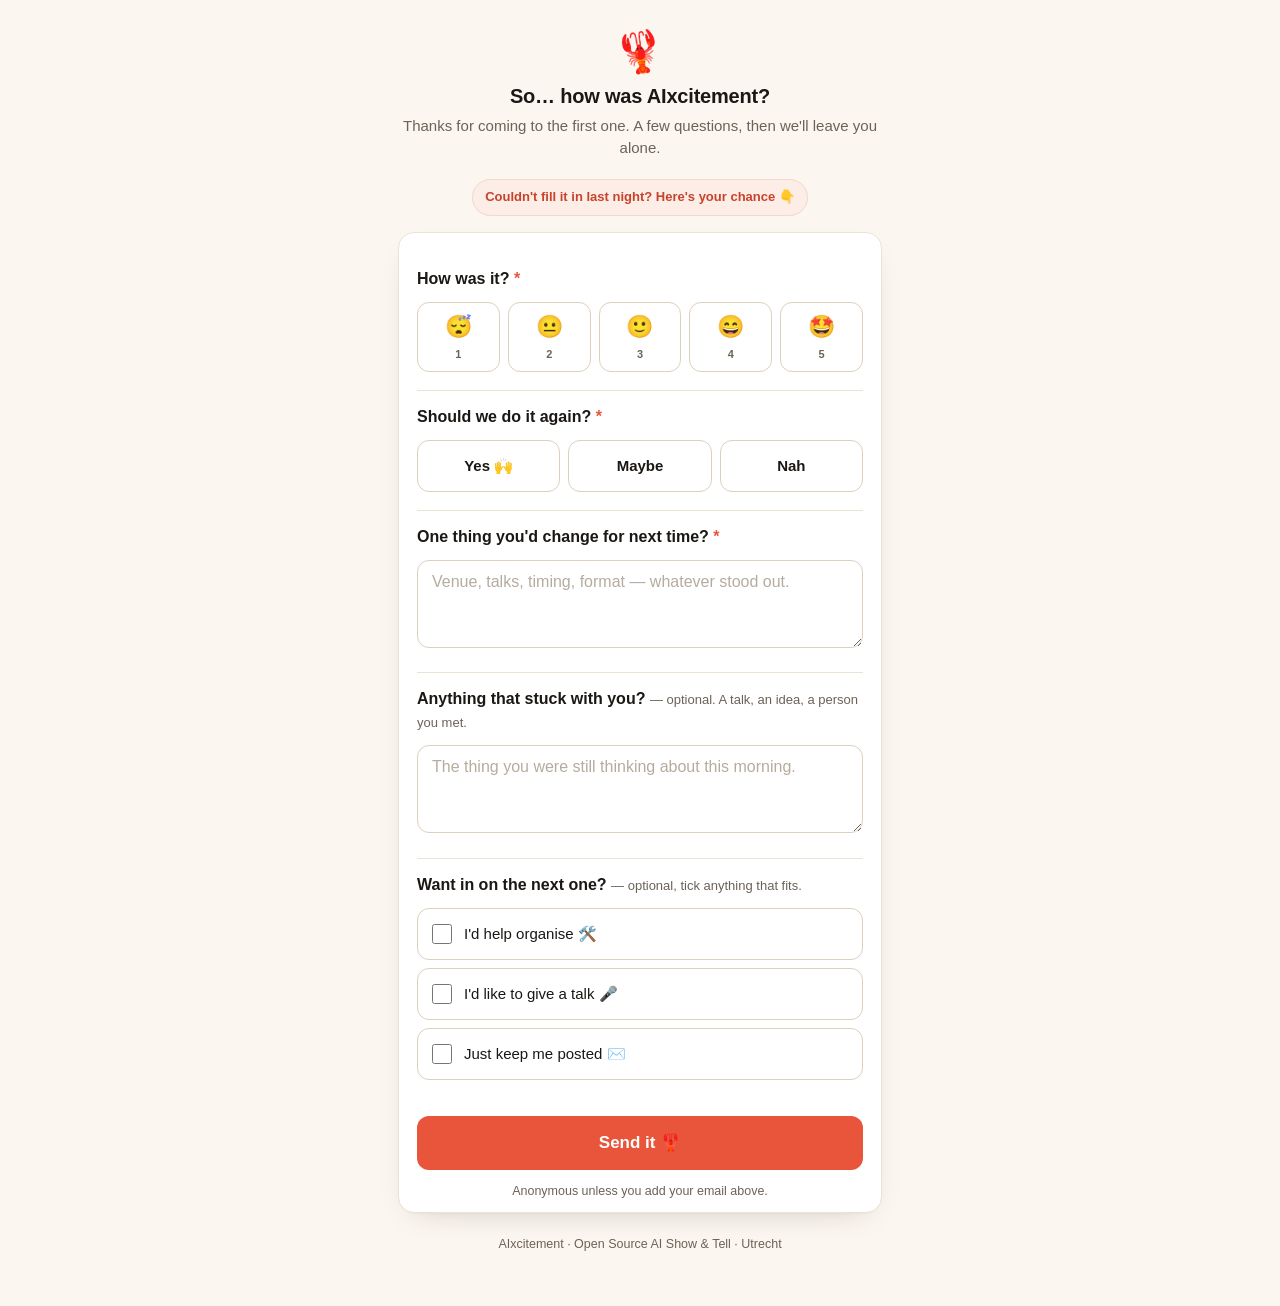
==== email.html @ 80ce7f47 "Add feedback survey HTML mockups (during-event + email) Warm café palette + lobster motif from the L" ====
<!DOCTYPE html>
<html lang="en">
<head>
  <meta charset="UTF-8" />
  <meta name="viewport" content="width=device-width, initial-scale=1.0" />
  <title>How was AIxcitement? 🦞</title>
  <link rel="stylesheet" href="styles.css" />
</head>
<body class="email-doc">
  <!--
    POST-EVENT EMAIL VARIANT
    Same five fields, past-tense framing, plus ONE extra open question
    ("anything that stuck with you?") since people have more time here.
    Same surface reused — do NOT make this a second form's worth of work.
    Note for Sam: real email clients strip <script>; the conditional email
    reveal degrades to "always visible, optional" when JS is unavailable.
  -->
  <span class="preheader">Two minutes? Tell us how the first AIxcitement landed.</span>

  <main class="wrap">
    <header class="brand">
      <span class="lobster">🦞</span>
      <h1>So… how was AIxcitement?</h1>
      <p>Thanks for coming to the first one. A few questions, then we'll leave you alone.</p>
    </header>

    <div class="ribbon">Couldn't fill it in last night? Here's your chance 👇</div>

    <form class="card" id="feedbackForm" onsubmit="return showThanks(event)">

      <!-- Q1 — overall rating (past tense) -->
      <div class="q">
        <label class="label">How was it? <span class="req">*</span></label>
        <div class="rating">
          <input type="radio" name="rating" id="r1" value="1" required />
          <label for="r1">😴<span class="n">1</span></label>
          <input type="radio" name="rating" id="r2" value="2" />
          <label for="r2">😐<span class="n">2</span></label>
          <input type="radio" name="rating" id="r3" value="3" />
          <label for="r3">🙂<span class="n">3</span></label>
          <input type="radio" name="rating" id="r4" value="4" />
          <label for="r4">😄<span class="n">4</span></label>
          <input type="radio" name="rating" id="r5" value="5" />
          <label for="r5">🤩<span class="n">5</span></label>
        </div>
      </div>

      <!-- Q2 — do it again -->
      <div class="q">
        <label class="label">Should we do it again? <span class="req">*</span></label>
        <div class="segmented">
          <input type="radio" name="again" id="a-yes" value="yes" required />
          <label for="a-yes">Yes 🙌</label>
          <input type="radio" name="again" id="a-maybe" value="maybe" />
          <label for="a-maybe">Maybe</label>
          <input type="radio" name="again" id="a-no" value="no" />
          <label for="a-no">Nah</label>
        </div>
      </div>

      <!-- Q3 — one thing to change -->
      <div class="q">
        <label class="label" for="change">
          One thing you'd change for next time? <span class="req">*</span>
        </label>
        <textarea id="change" name="change" required
          placeholder="Venue, talks, timing, format — whatever stood out."></textarea>
      </div>

      <!-- EXTRA Q (email only) — the "more time" question -->
      <div class="q">
        <label class="label" for="stuck">
          Anything that stuck with you?
          <span class="hint">— optional. A talk, an idea, a person you met.</span>
        </label>
        <textarea id="stuck" name="stuck"
          placeholder="The thing you were still thinking about this morning."></textarea>
      </div>

      <!-- Q4 — opt-in help (optional) -->
      <div class="q">
        <label class="label">
          Want in on the next one?
          <span class="hint">— optional, tick anything that fits.</span>
        </label>
        <div class="checks">
          <label class="check">
            <input type="checkbox" name="help" value="organise" onchange="toggleEmail()" />
            I'd help organise 🛠️
          </label>
          <label class="check">
            <input type="checkbox" name="help" value="speak" onchange="toggleEmail()" />
            I'd like to give a talk 🎤
          </label>
          <label class="check">
            <input type="checkbox" name="help" value="updates" onchange="toggleEmail()" />
            Just keep me posted ✉️
          </label>
        </div>

        <div class="email-row" id="emailRow">
          <input type="email" name="email" id="email"
            placeholder="your@email.com — so we can reach you" />
        </div>
      </div>

      <div class="submit-zone">
        <button type="submit" class="submit">Send it 🦞</button>
        <p class="privacy">Anonymous unless you add your email above.</p>
      </div>
    </form>

    <section class="thanks hidden" id="thanks">
      <span class="lobster">🦞</span>
      <h2>You're a legend.</h2>
      <p>Thanks — see you at the next AIxcitement.</p>
    </section>

    <p class="foot">AIxcitement · Open Source AI Show &amp; Tell · Utrecht</p>
  </main>

  <script>
    function toggleEmail() {
      var any = document.querySelectorAll('input[name="help"]:checked').length > 0;
      var row = document.getElementById('emailRow');
      var email = document.getElementById('email');
      row.classList.toggle('show', any);
      email.required = any;
      if (!any) email.value = '';
    }
    function showThanks(e) {
      e.preventDefault();
      document.getElementById('feedbackForm').classList.add('hidden');
      document.getElementById('thanks').classList.remove('hidden');
      window.scrollTo({ top: 0, behavior: 'smooth' });
      return false;
    }
  </script>
</body>
</html>
---- styles.css ----
/* =========================================================================
   AIxcitement — Feedback survey mockups
   Design tokens + shared styles for during-event + email variants.

   Design intent (Lin):
   - Warm café tone matching the Luma event page. Cream paper, black ink,
     one warm "lobster" coral accent. Clean white card on a warm ground.
   - Grassroots / "spit and duct tape welcome" energy — friendly, a little
     playful, never corporate. Lobster 🦞 is the recognisable motif.
   - Phone-first, single screen, sub-30-second completion. Big tap targets.
   ========================================================================= */

:root {
  /* --- Palette (warm café) --- */
  --paper:        #FBF6EF;   /* warm cream page background            */
  --card:         #FFFFFF;   /* clean white form card                */
  --ink:          #1A1714;   /* near-black warm type                 */
  --ink-soft:     #6B6258;   /* muted secondary text                 */
  --line:         #ECE3D7;   /* hairline borders on cream            */
  --line-strong:  #DCD0BF;

  /* Lobster coral — the single accent. Used for selection + primary CTA. */
  --coral:        #E8553A;
  --coral-deep:   #C8432B;   /* hover / pressed                      */
  --coral-tint:   #FCEDE7;   /* selected-state fill                  */

  /* Feedback */
  --good:         #2E7D5B;

  /* --- Type --- */
  --font: "Söhne", "Inter", -apple-system, BlinkMacSystemFont, "Segoe UI",
          Roboto, Helvetica, Arial, sans-serif;

  /* --- Geometry --- */
  --radius:       16px;
  --radius-sm:    12px;
  --tap:          52px;      /* minimum comfortable tap target       */
  --maxw:         460px;
}

* { box-sizing: border-box; }

html, body {
  margin: 0;
  padding: 0;
  background: var(--paper);
  color: var(--ink);
  font-family: var(--font);
  -webkit-font-smoothing: antialiased;
  line-height: 1.45;
}

.wrap {
  max-width: var(--maxw);
  margin: 0 auto;
  padding: 24px 18px 40px;
}

/* ---- Header / brand ---- */
.brand {
  text-align: center;
  margin: 8px 0 20px;
}
.brand .lobster {
  font-size: 40px;
  line-height: 1;
  display: inline-block;
  transform: rotate(-8deg);
}
.brand h1 {
  font-size: 22px;
  font-weight: 700;
  letter-spacing: -0.01em;
  margin: 10px 0 4px;
}
.brand p {
  margin: 0;
  color: var(--ink-soft);
  font-size: 15px;
}

/* ---- Card ---- */
.card {
  background: var(--card);
  border: 1px solid var(--line);
  border-radius: var(--radius);
  padding: 20px 18px 8px;
  box-shadow: 0 1px 0 rgba(26,23,20,0.02), 0 12px 30px -18px rgba(26,23,20,0.25);
}

/* ---- Question block ---- */
.q { padding: 14px 0 18px; border-top: 1px solid var(--line); }
.q:first-of-type { border-top: 0; }
.q .label {
  display: block;
  font-size: 16px;
  font-weight: 600;
  margin-bottom: 12px;
}
.q .hint {
  font-weight: 400;
  color: var(--ink-soft);
  font-size: 13px;
}
.req { color: var(--coral); font-weight: 700; }

/* ---- Rating (emoji scale 1–5) ---- */
.rating {
  display: grid;
  grid-template-columns: repeat(5, 1fr);
  gap: 8px;
}
.rating input { position: absolute; opacity: 0; pointer-events: none; }
.rating label {
  display: flex;
  flex-direction: column;
  align-items: center;
  justify-content: center;
  gap: 4px;
  min-height: var(--tap);
  padding: 8px 0;
  border: 1px solid var(--line-strong);
  border-radius: var(--radius-sm);
  cursor: pointer;
  font-size: 22px;
  background: #fff;
  transition: transform .08s ease, border-color .12s ease, background .12s ease;
}
.rating label .n { font-size: 11px; color: var(--ink-soft); font-weight: 600; }
.rating label:active { transform: scale(0.96); }
.rating input:checked + label {
  border-color: var(--coral);
  background: var(--coral-tint);
  box-shadow: inset 0 0 0 1px var(--coral);
}

/* ---- Segmented choice (Yes / Maybe / No) ---- */
.segmented {
  display: grid;
  grid-template-columns: repeat(3, 1fr);
  gap: 8px;
}
.segmented input { position: absolute; opacity: 0; pointer-events: none; }
.segmented label {
  display: flex;
  align-items: center;
  justify-content: center;
  gap: 6px;
  min-height: var(--tap);
  border: 1px solid var(--line-strong);
  border-radius: var(--radius-sm);
  cursor: pointer;
  font-weight: 600;
  font-size: 15px;
  background: #fff;
  transition: border-color .12s ease, background .12s ease;
}
.segmented label:active { transform: scale(0.98); }
.segmented input:checked + label {
  border-color: var(--coral);
  background: var(--coral-tint);
  box-shadow: inset 0 0 0 1px var(--coral);
}

/* ---- Open text ---- */
textarea {
  width: 100%;
  min-height: 88px;
  resize: vertical;
  font-family: inherit;
  font-size: 16px;        /* 16px avoids iOS zoom-on-focus */
  color: var(--ink);
  padding: 12px 14px;
  border: 1px solid var(--line-strong);
  border-radius: var(--radius-sm);
  background: #fff;
}
textarea::placeholder { color: #B5AC9F; }
textarea:focus, input[type="email"]:focus {
  outline: none;
  border-color: var(--coral);
  box-shadow: 0 0 0 3px var(--coral-tint);
}

/* ---- Checkboxes (opt-in help) ---- */
.checks { display: flex; flex-direction: column; gap: 8px; }
.check {
  display: flex;
  align-items: center;
  gap: 12px;
  min-height: var(--tap);
  padding: 0 14px;
  border: 1px solid var(--line-strong);
  border-radius: var(--radius-sm);
  cursor: pointer;
  font-size: 15px;
  font-weight: 500;
  background: #fff;
  transition: border-color .12s ease, background .12s ease;
}
.check input { width: 20px; height: 20px; accent-color: var(--coral); margin: 0; }
.check:has(input:checked) {
  border-color: var(--coral);
  background: var(--coral-tint);
}

/* ---- Conditional email reveal ---- */
.email-row {
  margin-top: 10px;
  max-height: 0;
  overflow: hidden;
  opacity: 0;
  transition: max-height .25s ease, opacity .2s ease, margin .2s ease;
}
.email-row.show { max-height: 120px; opacity: 1; margin-top: 12px; }
input[type="email"] {
  width: 100%;
  min-height: var(--tap);
  font-family: inherit;
  font-size: 16px;
  padding: 0 14px;
  border: 1px solid var(--line-strong);
  border-radius: var(--radius-sm);
  background: #fff;
  color: var(--ink);
}

/* ---- Submit ---- */
.submit-zone { padding: 8px 0 4px; }
button.submit {
  width: 100%;
  min-height: 54px;
  border: 0;
  border-radius: var(--radius-sm);
  background: var(--coral);
  color: #fff;
  font-family: inherit;
  font-size: 17px;
  font-weight: 700;
  cursor: pointer;
  transition: background .12s ease, transform .08s ease;
}
button.submit:hover { background: var(--coral-deep); }
button.submit:active { transform: translateY(1px); }
.privacy {
  text-align: center;
  color: var(--ink-soft);
  font-size: 12.5px;
  margin: 12px 0 0;
}

/* ---- Footer ---- */
.foot {
  text-align: center;
  color: var(--ink-soft);
  font-size: 12.5px;
  margin-top: 22px;
}

/* ---- Thank-you state ---- */
.thanks { text-align: center; padding: 28px 18px; }
.thanks .lobster { font-size: 52px; display: inline-block; transform: rotate(-8deg); }
.thanks h2 { font-size: 22px; margin: 14px 0 6px; }
.thanks p { color: var(--ink-soft); margin: 0; }
.hidden { display: none; }

/* =========================================================================
   Email variant tweaks (.email-doc) — rendered inside an email client,
   so: table-safe spacing, no sticky anything, past-tense framing,
   one extra open question. Slightly wider, lighter.
   ========================================================================= */
.email-doc .wrap { max-width: 520px; }
.email-doc .preheader { /* hidden inbox preview text */
  display: none; max-height: 0; overflow: hidden;
}
.email-doc .brand h1 { font-size: 20px; }
.email-doc .ribbon {
  background: var(--coral-tint);
  border: 1px solid #F3D6CC;
  color: var(--coral-deep);
  font-size: 13px;
  font-weight: 600;
  text-align: center;
  padding: 8px 12px;
  border-radius: 999px;
  margin: 0 auto 16px;
  max-width: max-content;
}
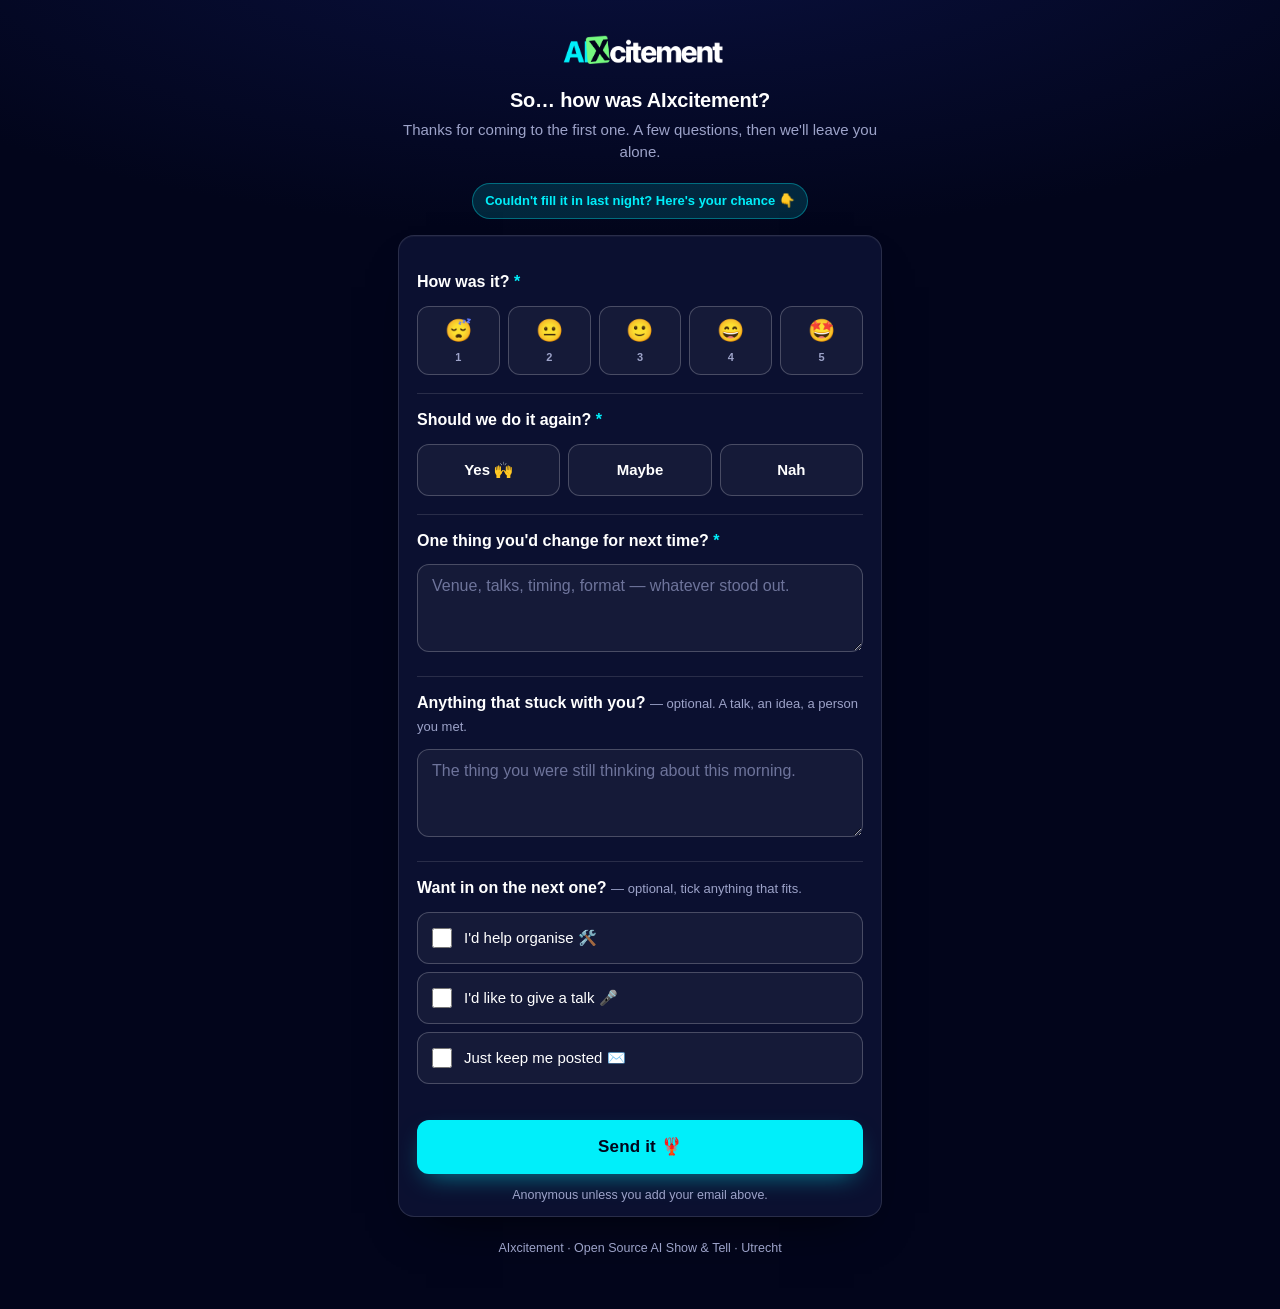
==== commit c7bf69a4: "Retheme to AIxcitement brand palette + add real logo Swap placeholder warm-café/lobster palette for " ====
--- a/email.html
+++ b/email.html
@@ -19,7 +19,7 @@
 
   <main class="wrap">
     <header class="brand">
-      <span class="lobster">🦞</span>
+      <img class="logo" src="assets/aixcitement-logo.png" alt="AIxcitement" />
       <h1>So… how was AIxcitement?</h1>
       <p>Thanks for coming to the first one. A few questions, then we'll leave you alone.</p>
     </header>
--- a/styles.css
+++ b/styles.css
@@ -3,29 +3,37 @@
    Design tokens + shared styles for during-event + email variants.
 
    Design intent (Lin):
-   - Warm café tone matching the Luma event page. Cream paper, black ink,
-     one warm "lobster" coral accent. Clean white card on a warm ground.
-   - Grassroots / "spit and duct tape welcome" energy — friendly, a little
-     playful, never corporate. Lobster 🦞 is the recognisable motif.
+   - Palette pulled straight from the AIxcitement logo + announcement page:
+     deep near-black navy ground, electric cyan + lime green accents, white
+     ink. Dark, high-energy, unmistakably "this event".
+   - Brand colours from the logo PNG: cyan #00EFFA ("AI"), lime #75F97F
+     (the X highlight), navy #02051B (the X / ground), white "citement".
+   - Cyan is the single interactive accent (selection + primary CTA).
+     Lime green is reserved for positive / success moments (thank-you).
    - Phone-first, single screen, sub-30-second completion. Big tap targets.
+   - Grassroots energy kept in the microcopy; a stray lobster 🦞 survives as
+     a wink, but the logo now carries the brand.
    ========================================================================= */
 
 :root {
-  /* --- Palette (warm café) --- */
-  --paper:        #FBF6EF;   /* warm cream page background            */
-  --card:         #FFFFFF;   /* clean white form card                */
-  --ink:          #1A1714;   /* near-black warm type                 */
-  --ink-soft:     #6B6258;   /* muted secondary text                 */
-  --line:         #ECE3D7;   /* hairline borders on cream            */
-  --line-strong:  #DCD0BF;
-
-  /* Lobster coral — the single accent. Used for selection + primary CTA. */
-  --coral:        #E8553A;
-  --coral-deep:   #C8432B;   /* hover / pressed                      */
-  --coral-tint:   #FCEDE7;   /* selected-state fill                  */
-
-  /* Feedback */
-  --good:         #2E7D5B;
+  /* --- Palette (dark / announcement page) --- */
+  --bg:           #02051B;   /* deep near-black navy ground            */
+  --bg-glow:      #0A1140;   /* subtle top glow                        */
+  --card:         #0B1030;   /* lifted form surface                    */
+  --surface:      rgba(255,255,255,0.045); /* inputs / unselected tiles */
+  --ink:          #FFFFFF;   /* primary white type                     */
+  --ink-soft:     #9DA3C9;   /* muted secondary text (cool grey)       */
+  --line:         rgba(255,255,255,0.12);  /* hairline borders         */
+  --line-strong:  rgba(255,255,255,0.22);
+
+  /* Electric cyan — the single interactive accent (selection + CTA). */
+  --cyan:         #00EFFA;
+  --cyan-deep:    #00C7D2;   /* hover / pressed                        */
+  --cyan-tint:    rgba(0,239,250,0.14);  /* selected-state fill        */
+
+  /* Lime green — positive / success only. */
+  --green:        #75F97F;
+  --green-tint:   rgba(117,249,127,0.14);
 
   /* --- Type --- */
   --font: "Söhne", "Inter", -apple-system, BlinkMacSystemFont, "Segoe UI",
@@ -34,7 +42,7 @@
   /* --- Geometry --- */
   --radius:       16px;
   --radius-sm:    12px;
-  --tap:          52px;      /* minimum comfortable tap target       */
+  --tap:          52px;      /* minimum comfortable tap target          */
   --maxw:         460px;
 }
 
@@ -43,7 +51,11 @@
 html, body {
   margin: 0;
   padding: 0;
-  background: var(--paper);
+  background: var(--bg);
+  /* faint cyan/navy glow behind the card, fading to flat navy */
+  background-image:
+    radial-gradient(120% 60% at 50% -10%, var(--bg-glow) 0%, var(--bg) 60%);
+  background-attachment: fixed;
   color: var(--ink);
   font-family: var(--font);
   -webkit-font-smoothing: antialiased;
@@ -61,17 +73,20 @@
   text-align: center;
   margin: 8px 0 20px;
 }
-.brand .lobster {
-  font-size: 40px;
-  line-height: 1;
-  display: inline-block;
-  transform: rotate(-8deg);
+.brand .logo {
+  display: block;
+  width: auto;
+  height: 38px;
+  max-width: 78%;
+  margin: 4px auto 16px;
+  object-fit: contain;
 }
 .brand h1 {
   font-size: 22px;
   font-weight: 700;
   letter-spacing: -0.01em;
   margin: 10px 0 4px;
+  color: var(--ink);
 }
 .brand p {
   margin: 0;
@@ -85,7 +100,9 @@
   border: 1px solid var(--line);
   border-radius: var(--radius);
   padding: 20px 18px 8px;
-  box-shadow: 0 1px 0 rgba(26,23,20,0.02), 0 12px 30px -18px rgba(26,23,20,0.25);
+  box-shadow:
+    0 1px 0 rgba(255,255,255,0.04) inset,
+    0 24px 50px -28px rgba(0,0,0,0.8);
 }
 
 /* ---- Question block ---- */
@@ -96,13 +113,14 @@
   font-size: 16px;
   font-weight: 600;
   margin-bottom: 12px;
+  color: var(--ink);
 }
 .q .hint {
   font-weight: 400;
   color: var(--ink-soft);
   font-size: 13px;
 }
-.req { color: var(--coral); font-weight: 700; }
+.req { color: var(--cyan); font-weight: 700; }
 
 /* ---- Rating (emoji scale 1–5) ---- */
 .rating {
@@ -123,16 +141,17 @@
   border-radius: var(--radius-sm);
   cursor: pointer;
   font-size: 22px;
-  background: #fff;
+  background: var(--surface);
   transition: transform .08s ease, border-color .12s ease, background .12s ease;
 }
 .rating label .n { font-size: 11px; color: var(--ink-soft); font-weight: 600; }
 .rating label:active { transform: scale(0.96); }
 .rating input:checked + label {
-  border-color: var(--coral);
-  background: var(--coral-tint);
-  box-shadow: inset 0 0 0 1px var(--coral);
-}
+  border-color: var(--cyan);
+  background: var(--cyan-tint);
+  box-shadow: inset 0 0 0 1px var(--cyan);
+}
+.rating input:checked + label .n { color: var(--cyan); }
 
 /* ---- Segmented choice (Yes / Maybe / No) ---- */
 .segmented {
@@ -152,14 +171,15 @@
   cursor: pointer;
   font-weight: 600;
   font-size: 15px;
-  background: #fff;
+  color: var(--ink);
+  background: var(--surface);
   transition: border-color .12s ease, background .12s ease;
 }
 .segmented label:active { transform: scale(0.98); }
 .segmented input:checked + label {
-  border-color: var(--coral);
-  background: var(--coral-tint);
-  box-shadow: inset 0 0 0 1px var(--coral);
+  border-color: var(--cyan);
+  background: var(--cyan-tint);
+  box-shadow: inset 0 0 0 1px var(--cyan);
 }
 
 /* ---- Open text ---- */
@@ -173,13 +193,13 @@
   padding: 12px 14px;
   border: 1px solid var(--line-strong);
   border-radius: var(--radius-sm);
-  background: #fff;
-}
-textarea::placeholder { color: #B5AC9F; }
+  background: var(--surface);
+}
+textarea::placeholder { color: #6E749B; }
 textarea:focus, input[type="email"]:focus {
   outline: none;
-  border-color: var(--coral);
-  box-shadow: 0 0 0 3px var(--coral-tint);
+  border-color: var(--cyan);
+  box-shadow: 0 0 0 3px var(--cyan-tint);
 }
 
 /* ---- Checkboxes (opt-in help) ---- */
@@ -195,13 +215,14 @@
   cursor: pointer;
   font-size: 15px;
   font-weight: 500;
-  background: #fff;
+  color: var(--ink);
+  background: var(--surface);
   transition: border-color .12s ease, background .12s ease;
 }
-.check input { width: 20px; height: 20px; accent-color: var(--coral); margin: 0; }
+.check input { width: 20px; height: 20px; accent-color: var(--cyan); margin: 0; }
 .check:has(input:checked) {
-  border-color: var(--coral);
-  background: var(--coral-tint);
+  border-color: var(--cyan);
+  background: var(--cyan-tint);
 }
 
 /* ---- Conditional email reveal ---- */
@@ -221,9 +242,10 @@
   padding: 0 14px;
   border: 1px solid var(--line-strong);
   border-radius: var(--radius-sm);
-  background: #fff;
-  color: var(--ink);
-}
+  background: var(--surface);
+  color: var(--ink);
+}
+input[type="email"]::placeholder { color: #6E749B; }
 
 /* ---- Submit ---- */
 .submit-zone { padding: 8px 0 4px; }
@@ -232,16 +254,18 @@
   min-height: 54px;
   border: 0;
   border-radius: var(--radius-sm);
-  background: var(--coral);
-  color: #fff;
+  background: var(--cyan);
+  color: #02051B;          /* dark navy on bright cyan — high contrast */
   font-family: inherit;
   font-size: 17px;
-  font-weight: 700;
+  font-weight: 800;
+  letter-spacing: 0.01em;
   cursor: pointer;
-  transition: background .12s ease, transform .08s ease;
-}
-button.submit:hover { background: var(--coral-deep); }
-button.submit:active { transform: translateY(1px); }
+  box-shadow: 0 10px 26px -10px rgba(0,239,250,0.55);
+  transition: background .12s ease, transform .08s ease, box-shadow .12s ease;
+}
+button.submit:hover { background: var(--cyan-deep); }
+button.submit:active { transform: translateY(1px); box-shadow: 0 6px 16px -10px rgba(0,239,250,0.5); }
 .privacy {
   text-align: center;
   color: var(--ink-soft);
@@ -260,14 +284,14 @@
 /* ---- Thank-you state ---- */
 .thanks { text-align: center; padding: 28px 18px; }
 .thanks .lobster { font-size: 52px; display: inline-block; transform: rotate(-8deg); }
-.thanks h2 { font-size: 22px; margin: 14px 0 6px; }
+.thanks h2 { font-size: 22px; margin: 14px 0 6px; color: var(--green); }
 .thanks p { color: var(--ink-soft); margin: 0; }
 .hidden { display: none; }
 
 /* =========================================================================
    Email variant tweaks (.email-doc) — rendered inside an email client,
    so: table-safe spacing, no sticky anything, past-tense framing,
-   one extra open question. Slightly wider, lighter.
+   one extra open question. Slightly wider.
    ========================================================================= */
 .email-doc .wrap { max-width: 520px; }
 .email-doc .preheader { /* hidden inbox preview text */
@@ -275,9 +299,9 @@
 }
 .email-doc .brand h1 { font-size: 20px; }
 .email-doc .ribbon {
-  background: var(--coral-tint);
-  border: 1px solid #F3D6CC;
-  color: var(--coral-deep);
+  background: var(--cyan-tint);
+  border: 1px solid rgba(0,239,250,0.35);
+  color: var(--cyan);
   font-size: 13px;
   font-weight: 600;
   text-align: center;
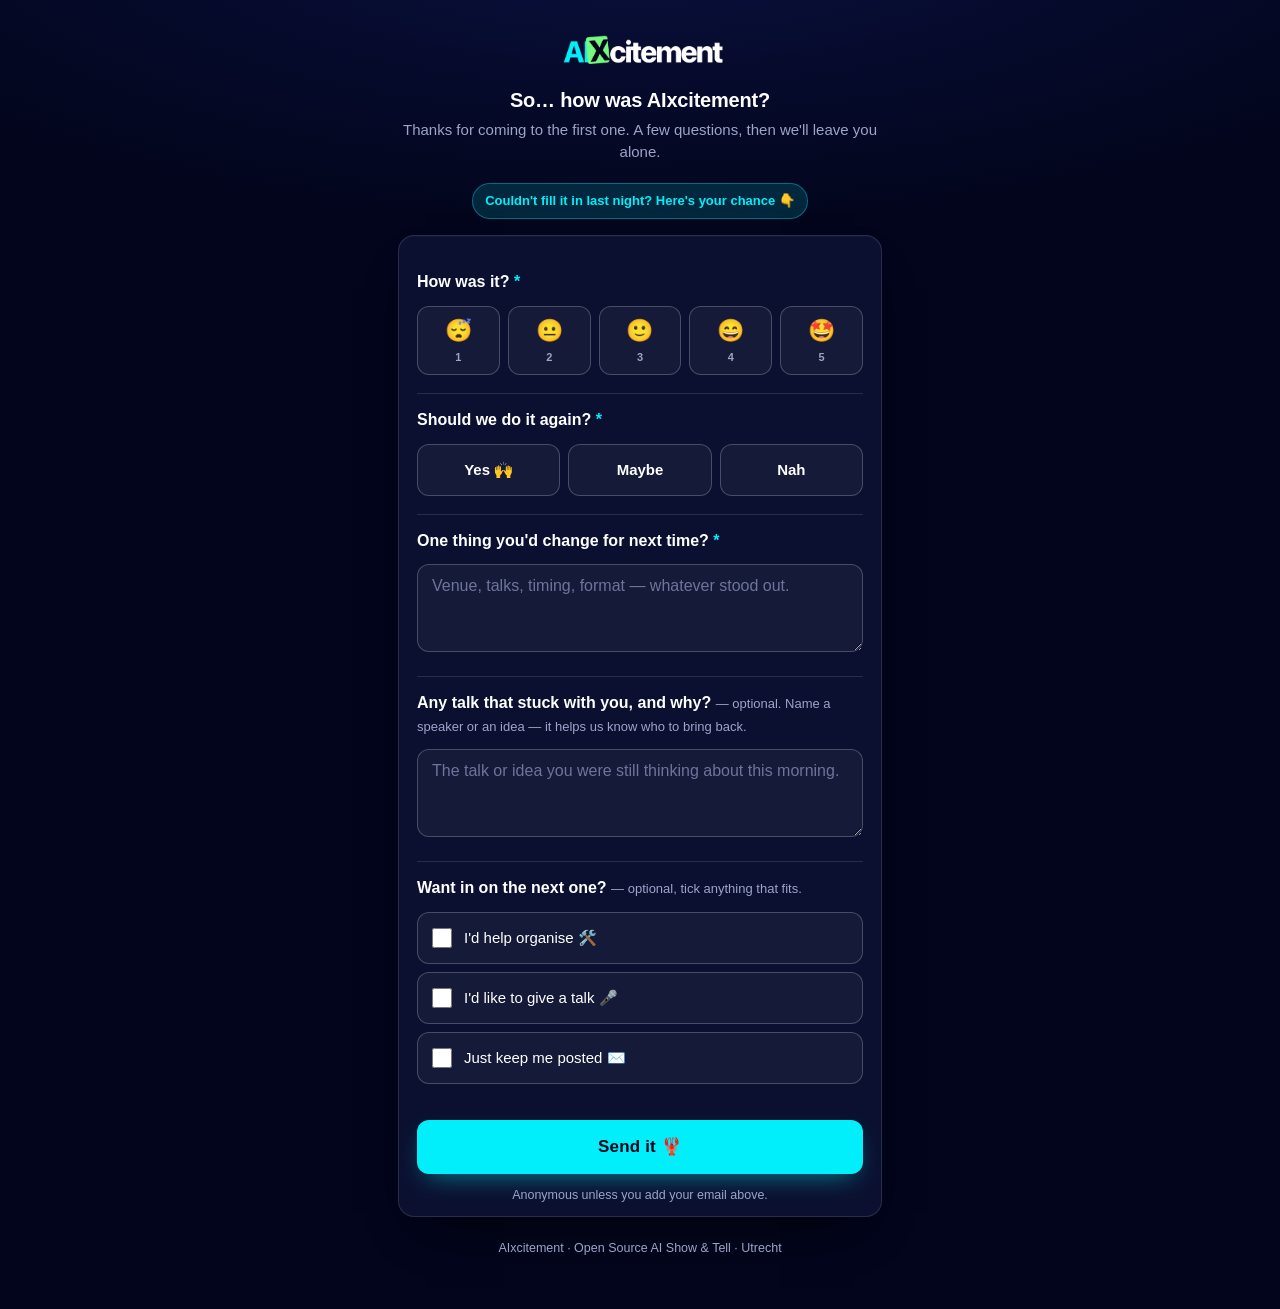
==== commit adc6f3fd: "Email: sharpen extra question into speaker-feedback channel Reframe the email-only open question fro" ====
--- a/email.html
+++ b/email.html
@@ -10,7 +10,8 @@
   <!--
     POST-EVENT EMAIL VARIANT
     Same five fields, past-tense framing, plus ONE extra open question
-    ("anything that stuck with you?") since people have more time here.
+    ("any talk that stuck with you, and why?") — the speaker-feedback
+    channel, email-only since people have more time here.
     Same surface reused — do NOT make this a second form's worth of work.
     Note for Sam: real email clients strip <script>; the conditional email
     reveal degrades to "always visible, optional" when JS is unavailable.
@@ -67,14 +68,16 @@
           placeholder="Venue, talks, timing, format — whatever stood out."></textarea>
       </div>
 
-      <!-- EXTRA Q (email only) — the "more time" question -->
+      <!-- EXTRA Q (email only) — speaker-feedback channel, see PRD "Speaker & venue feedback" decision.
+           Deliberately one open question, NOT a per-speaker rating grid: surfaces standouts
+           without taxing completion or asking people to score speakers to their face. -->
       <div class="q">
         <label class="label" for="stuck">
-          Anything that stuck with you?
-          <span class="hint">— optional. A talk, an idea, a person you met.</span>
+          Any talk that stuck with you, and why?
+          <span class="hint">— optional. Name a speaker or an idea — it helps us know who to bring back.</span>
         </label>
         <textarea id="stuck" name="stuck"
-          placeholder="The thing you were still thinking about this morning."></textarea>
+          placeholder="The talk or idea you were still thinking about this morning."></textarea>
       </div>
 
       <!-- Q4 — opt-in help (optional) -->
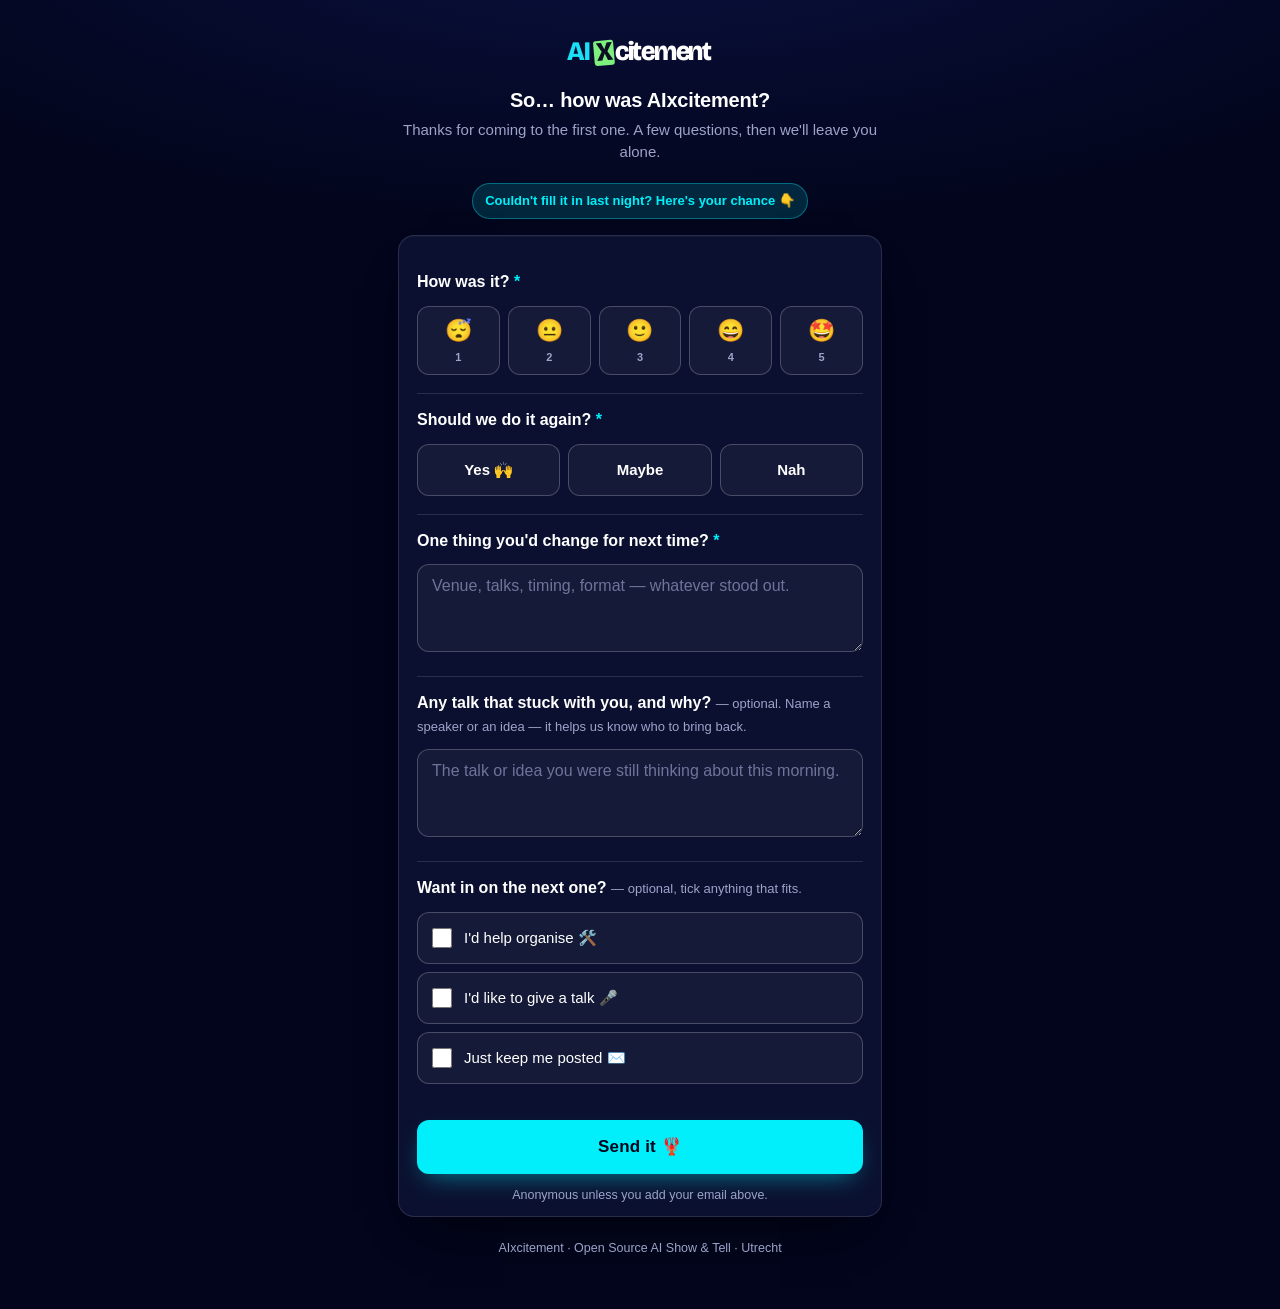
==== commit d37cee75: "Use SVG logo (inlined) + load Bricolage Grotesque webfont Inline the vector wordmark in both mockups" ====
--- a/email.html
+++ b/email.html
@@ -4,6 +4,9 @@
   <meta charset="UTF-8" />
   <meta name="viewport" content="width=device-width, initial-scale=1.0" />
   <title>How was AIxcitement? 🦞</title>
+  <link rel="preconnect" href="https://fonts.googleapis.com" />
+  <link rel="preconnect" href="https://fonts.gstatic.com" crossorigin />
+  <link rel="stylesheet" href="https://fonts.googleapis.com/css2?family=Bricolage+Grotesque:opsz,wght@12..96,300..800&display=swap" />
   <link rel="stylesheet" href="styles.css" />
 </head>
 <body class="email-doc">
@@ -20,7 +23,22 @@
 
   <main class="wrap">
     <header class="brand">
-      <img class="logo" src="assets/aixcitement-logo.png" alt="AIxcitement" />
+      <svg class="logo" viewBox="-4 -55 1676 426" role="img" aria-label="AIxcitement" xmlns="http://www.w3.org/2000/svg" font-family="'Bricolage Grotesque', system-ui, sans-serif">
+        <defs>
+          <style>
+            .ai   { fill: #19e0f5; }
+            .tail { fill: #ffffff; }
+            .xch  { fill: #0a0f22; }
+            .lg   { font-weight: 800; font-size: 300px; letter-spacing: -14px; }
+          </style>
+        </defs>
+        <text class="ai lg" x="20" y="258">AI</text>
+        <g transform="rotate(-5 430 180)">
+          <rect x="320" y="40" width="225" height="280" rx="30" fill="#7ef07e"></rect>
+          <text class="xch" x="345" y="258" font-weight="800" font-size="300">X</text>
+        </g>
+        <text class="tail lg" x="555" y="258">citement</text>
+      </svg>
       <h1>So… how was AIxcitement?</h1>
       <p>Thanks for coming to the first one. A few questions, then we'll leave you alone.</p>
     </header>
